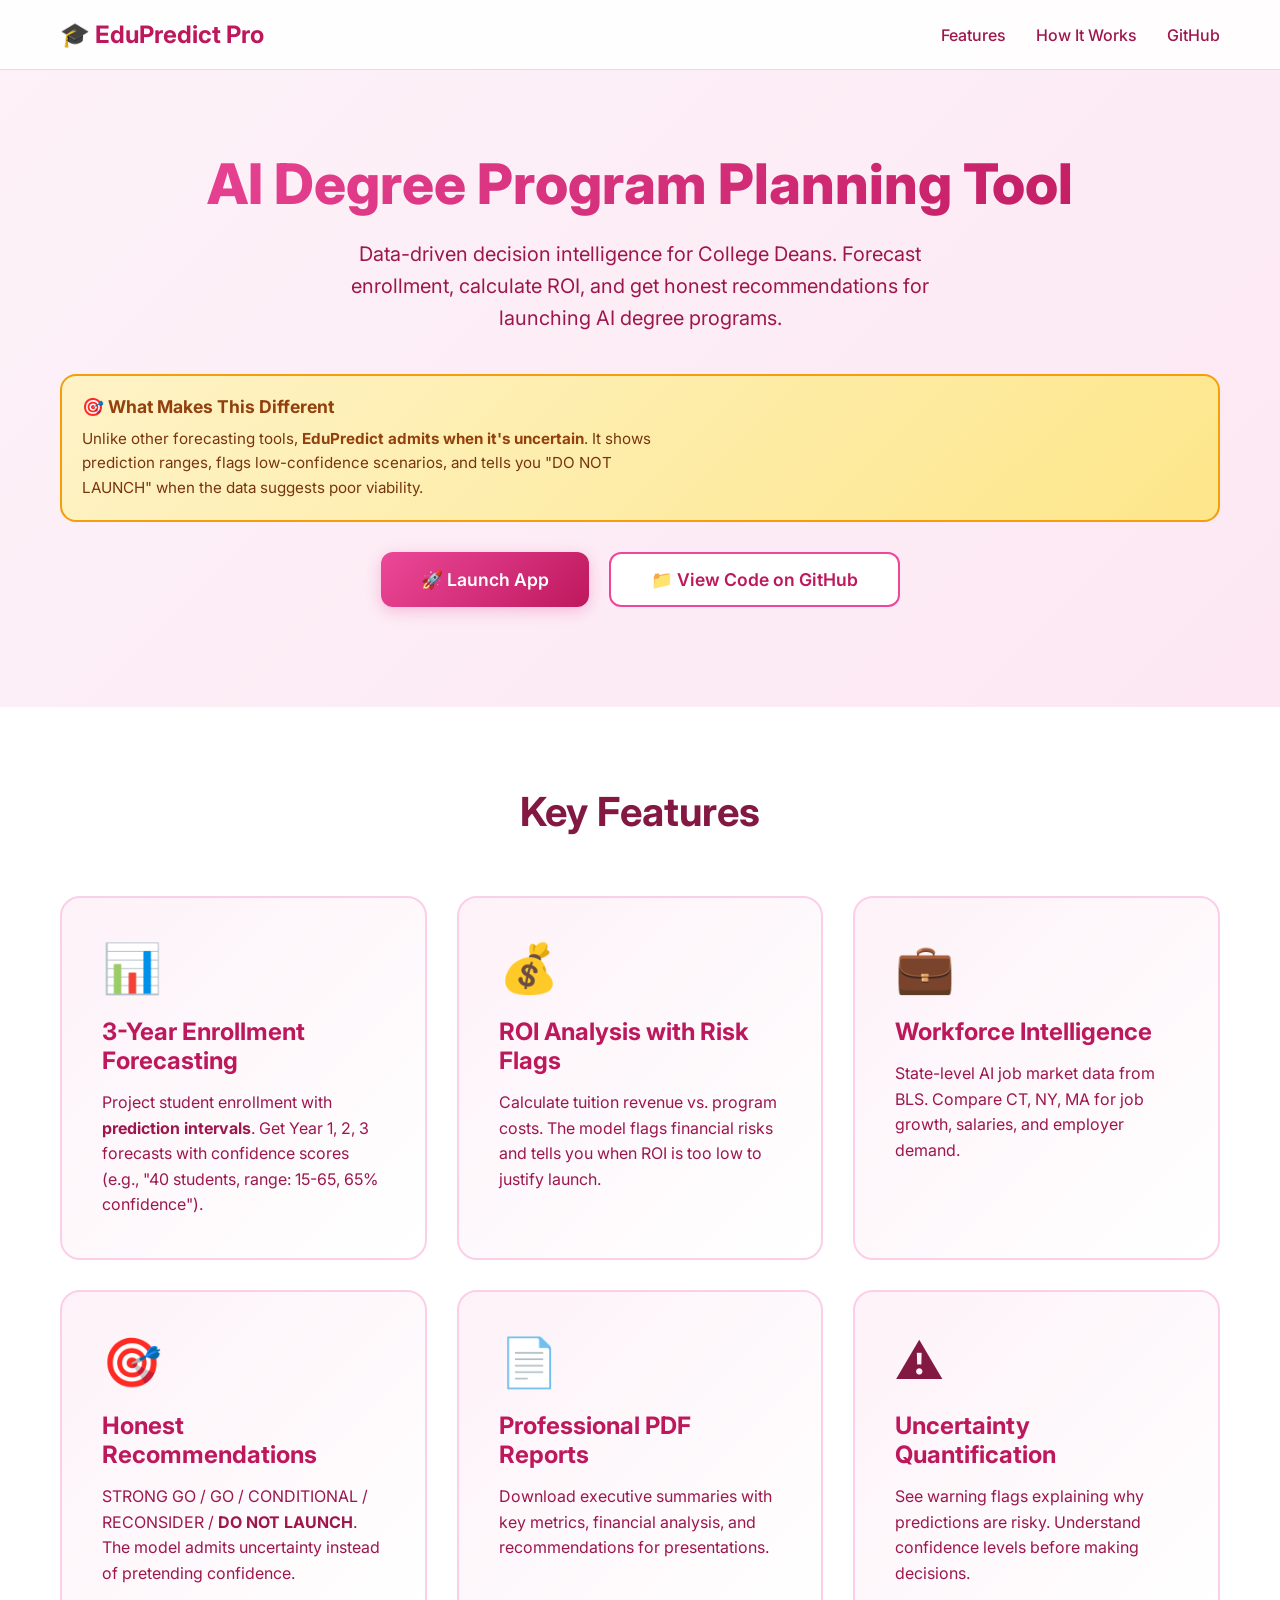
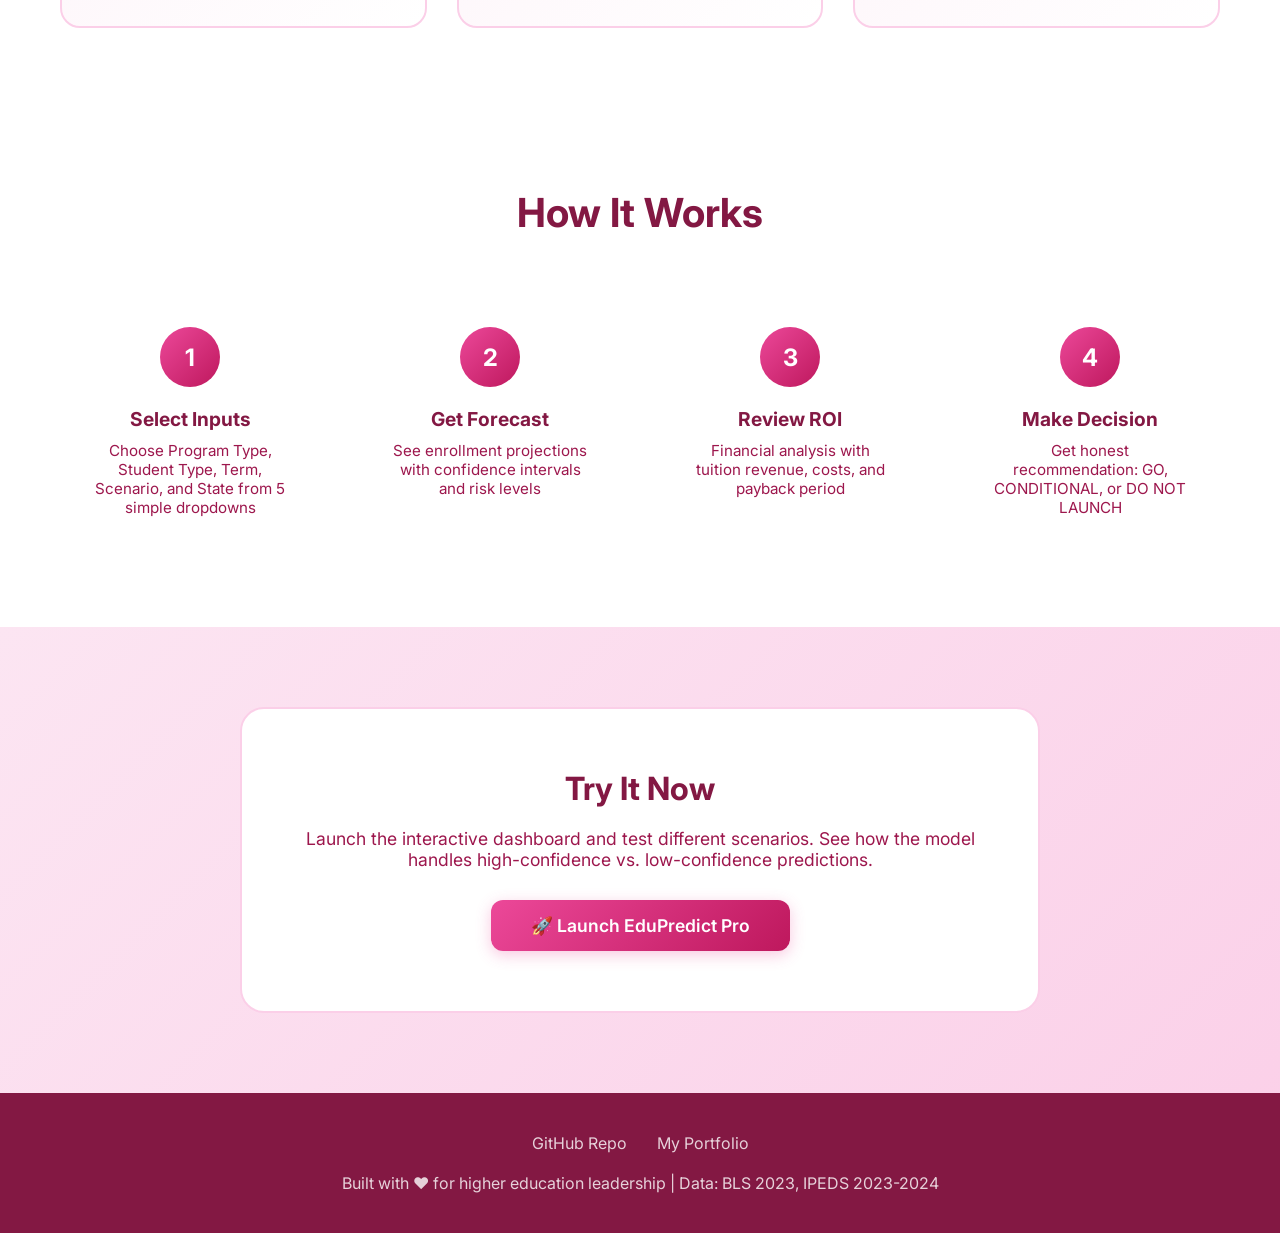
==== index.html @ 06ece345 "Add GitHub Pages landing page - Professional landing page with pink/white theme - Features section h" ====
<!DOCTYPE html>
<html lang="en">
<head>
    <meta charset="UTF-8">
    <meta name="viewport" content="width=device-width, initial-scale=1.0">
    <title>EduPredict Pro | AI Degree Planning Tool</title>
    <link href="https://fonts.googleapis.com/css2?family=Inter:wght@300;400;500;600;700;800&display=swap" rel="stylesheet">
    <style>
        * {
            margin: 0;
            padding: 0;
            box-sizing: border-box;
        }

        body {
            font-family: 'Inter', sans-serif;
            background: linear-gradient(135deg, #fdf2f8 0%, #fce7f3 50%, #fbcfe8 100%);
            min-height: 100vh;
            color: #831843;
        }

        .container {
            max-width: 1200px;
            margin: 0 auto;
            padding: 0 20px;
        }

        /* Header */
        header {
            padding: 20px 0;
            background: rgba(255, 255, 255, 0.9);
            backdrop-filter: blur(10px);
            position: fixed;
            width: 100%;
            top: 0;
            z-index: 1000;
            border-bottom: 1px solid #fbcfe8;
        }

        nav {
            display: flex;
            justify-content: space-between;
            align-items: center;
        }

        .logo {
            font-size: 1.5rem;
            font-weight: 700;
            color: #be185d;
            text-decoration: none;
        }

        .nav-links {
            display: flex;
            gap: 30px;
            list-style: none;
        }

        .nav-links a {
            text-decoration: none;
            color: #9d174d;
            font-weight: 500;
            transition: color 0.3s;
        }

        .nav-links a:hover {
            color: #be185d;
        }

        /* Hero Section */
        .hero {
            padding: 150px 0 100px;
            text-align: center;
        }

        .hero h1 {
            font-size: 3.5rem;
            font-weight: 800;
            margin-bottom: 20px;
            background: linear-gradient(135deg, #ec4899 0%, #be185d 100%);
            -webkit-background-clip: text;
            -webkit-text-fill-color: transparent;
            background-clip: text;
        }

        .hero p {
            font-size: 1.25rem;
            color: #9d174d;
            max-width: 600px;
            margin: 0 auto 40px;
            line-height: 1.6;
        }

        .cta-buttons {
            display: flex;
            gap: 20px;
            justify-content: center;
            flex-wrap: wrap;
        }

        .btn {
            padding: 15px 40px;
            border-radius: 12px;
            text-decoration: none;
            font-weight: 600;
            font-size: 1.1rem;
            transition: all 0.3s;
            display: inline-flex;
            align-items: center;
            gap: 10px;
        }

        .btn-primary {
            background: linear-gradient(135deg, #ec4899 0%, #be185d 100%);
            color: white;
            box-shadow: 0 4px 15px rgba(236, 72, 153, 0.3);
        }

        .btn-primary:hover {
            transform: translateY(-2px);
            box-shadow: 0 6px 20px rgba(236, 72, 153, 0.4);
        }

        .btn-secondary {
            background: white;
            color: #be185d;
            border: 2px solid #ec4899;
        }

        .btn-secondary:hover {
            background: #fdf2f8;
        }

        /* Features Section */
        .features {
            padding: 80px 0;
            background: white;
        }

        .section-title {
            text-align: center;
            font-size: 2.5rem;
            font-weight: 700;
            color: #831843;
            margin-bottom: 60px;
        }

        .features-grid {
            display: grid;
            grid-template-columns: repeat(auto-fit, minmax(300px, 1fr));
            gap: 30px;
        }

        .feature-card {
            background: linear-gradient(135deg, #fdf2f8 0%, #ffffff 100%);
            padding: 40px;
            border-radius: 20px;
            border: 2px solid #fbcfe8;
            transition: all 0.3s;
        }

        .feature-card:hover {
            transform: translateY(-5px);
            box-shadow: 0 10px 40px rgba(236, 72, 153, 0.15);
        }

        .feature-icon {
            font-size: 3rem;
            margin-bottom: 20px;
        }

        .feature-card h3 {
            font-size: 1.5rem;
            color: #be185d;
            margin-bottom: 15px;
        }

        .feature-card p {
            color: #9d174d;
            line-height: 1.6;
        }

        /* Demo Section */
        .demo {
            padding: 80px 0;
            text-align: center;
        }

        .demo-box {
            background: white;
            border-radius: 24px;
            padding: 60px;
            border: 2px solid #fbcfe8;
            max-width: 800px;
            margin: 0 auto;
        }

        .demo-box h3 {
            font-size: 2rem;
            color: #831843;
            margin-bottom: 20px;
        }

        .demo-box p {
            color: #9d174d;
            margin-bottom: 30px;
            font-size: 1.1rem;
        }

        /* How It Works */
        .how-it-works {
            padding: 80px 0;
            background: white;
        }

        .steps {
            display: grid;
            grid-template-columns: repeat(auto-fit, minmax(200px, 1fr));
            gap: 40px;
            margin-top: 40px;
        }

        .step {
            text-align: center;
            padding: 30px;
        }

        .step-number {
            width: 60px;
            height: 60px;
            background: linear-gradient(135deg, #ec4899 0%, #be185d 100%);
            color: white;
            border-radius: 50%;
            display: flex;
            align-items: center;
            justify-content: center;
            font-size: 1.5rem;
            font-weight: 700;
            margin: 0 auto 20px;
        }

        .step h4 {
            font-size: 1.2rem;
            color: #831843;
            margin-bottom: 10px;
        }

        .step p {
            color: #9d174d;
            font-size: 0.95rem;
        }

        /* Footer */
        footer {
            background: #831843;
            color: white;
            padding: 40px 0;
            text-align: center;
        }

        footer p {
            opacity: 0.8;
        }

        .footer-links {
            display: flex;
            justify-content: center;
            gap: 30px;
            margin-bottom: 20px;
        }

        .footer-links a {
            color: white;
            text-decoration: none;
            opacity: 0.8;
            transition: opacity 0.3s;
        }

        .footer-links a:hover {
            opacity: 1;
        }

        /* Mobile Responsive */
        @media (max-width: 768px) {
            .hero h1 {
                font-size: 2.5rem;
            }

            .hero p {
                font-size: 1rem;
            }

            .nav-links {
                display: none;
            }

            .section-title {
                font-size: 2rem;
            }
        }

        /* Highlight box */
        .highlight-box {
            background: linear-gradient(135deg, #fef3c7 0%, #fde68a 100%);
            border: 2px solid #f59e0b;
            border-radius: 16px;
            padding: 20px;
            margin: 30px 0;
            text-align: left;
        }

        .highlight-box h4 {
            color: #92400e;
            margin-bottom: 10px;
            font-size: 1.1rem;
        }

        .highlight-box p {
            color: #78350f;
            margin: 0;
            font-size: 0.95rem;
        }

        .highlight-box strong {
            color: #92400e;
        }
    </style>
</head>
<body>
    <!-- Header -->
    <header>
        <div class="container">
            <nav>
                <a href="#" class="logo">🎓 EduPredict Pro</a>
                <ul class="nav-links">
                    <li><a href="#features">Features</a></li>
                    <li><a href="#how-it-works">How It Works</a></li>
                    <li><a href="https://github.com/GaneshMunagala714/Edupredict-Pro" target="_blank">GitHub</a></li>
                </ul>
            </nav>
        </div>
    </header>

    <!-- Hero Section -->
    <section class="hero">
        <div class="container">
            <h1>AI Degree Program Planning Tool</h1>
            <p>Data-driven decision intelligence for College Deans. Forecast enrollment, calculate ROI, and get honest recommendations for launching AI degree programs.</p>
            
            <div class="highlight-box">
                <h4>🎯 What Makes This Different</h4>
                <p>Unlike other forecasting tools, <strong>EduPredict admits when it's uncertain</strong>. It shows prediction ranges, flags low-confidence scenarios, and tells you "DO NOT LAUNCH" when the data suggests poor viability.</p>
            </div>

            <div class="cta-buttons">
                <a href="https://share.streamlit.io/deploy?repository=GaneshMunagala714/Edupredict-Pro&branch=main&mainModule=ui/app.py" class="btn btn-primary">
                    🚀 Launch App
                </a>
                <a href="https://github.com/GaneshMunagala714/Edupredict-Pro" class="btn btn-secondary" target="_blank">
                    📁 View Code on GitHub
                </a>
            </div>
        </div>
    </section>

    <!-- Features Section -->
    <section class="features" id="features">
        <div class="container">
            <h2 class="section-title">Key Features</h2>
            <div class="features-grid">
                <div class="feature-card">
                    <div class="feature-icon">📊</div>
                    <h3>3-Year Enrollment Forecasting</h3>
                    <p>Project student enrollment with <strong>prediction intervals</strong>. Get Year 1, 2, 3 forecasts with confidence scores (e.g., "40 students, range: 15-65, 65% confidence").</p>
                </div>
                <div class="feature-card">
                    <div class="feature-icon">💰</div>
                    <h3>ROI Analysis with Risk Flags</h3>
                    <p>Calculate tuition revenue vs. program costs. The model flags financial risks and tells you when ROI is too low to justify launch.</p>
                </div>
                <div class="feature-card">
                    <div class="feature-icon">💼</div>
                    <h3>Workforce Intelligence</h3>
                    <p>State-level AI job market data from BLS. Compare CT, NY, MA for job growth, salaries, and employer demand.</p>
                </div>
                <div class="feature-card">
                    <div class="feature-icon">🎯</div>
                    <h3>Honest Recommendations</h3>
                    <p>STRONG GO / GO / CONDITIONAL / RECONSIDER / <strong>DO NOT LAUNCH</strong>. The model admits uncertainty instead of pretending confidence.</p>
                </div>
                <div class="feature-card">
                    <div class="feature-icon">📄</div>
                    <h3>Professional PDF Reports</h3>
                    <p>Download executive summaries with key metrics, financial analysis, and recommendations for presentations.</p>
                </div>
                <div class="feature-card">
                    <div class="feature-icon">⚠️</div>
                    <h3>Uncertainty Quantification</h3>
                    <p>See warning flags explaining why predictions are risky. Understand confidence levels before making decisions.</p>
                </div>
            </div>
        </div>
    </section>

    <!-- How It Works -->
    <section class="how-it-works" id="how-it-works">
        <div class="container">
            <h2 class="section-title">How It Works</h2>
            <div class="steps">
                <div class="step">
                    <div class="step-number">1</div>
                    <h4>Select Inputs</h4>
                    <p>Choose Program Type, Student Type, Term, Scenario, and State from 5 simple dropdowns</p>
                </div>
                <div class="step">
                    <div class="step-number">2</div>
                    <h4>Get Forecast</h4>
                    <p>See enrollment projections with confidence intervals and risk levels</p>
                </div>
                <div class="step">
                    <div class="step-number">3</div>
                    <h4>Review ROI</h4>
                    <p>Financial analysis with tuition revenue, costs, and payback period</p>
                </div>
                <div class="step">
                    <div class="step-number">4</div>
                    <h4>Make Decision</h4>
                    <p>Get honest recommendation: GO, CONDITIONAL, or DO NOT LAUNCH</p>
                </div>
            </div>
        </div>
    </section>

    <!-- Demo Section -->
    <section class="demo">
        <div class="container">
            <div class="demo-box">
                <h3>Try It Now</h3>
                <p>Launch the interactive dashboard and test different scenarios. See how the model handles high-confidence vs. low-confidence predictions.</p>
                <a href="https://share.streamlit.io/deploy?repository=GaneshMunagala714/Edupredict-Pro&branch=main&mainModule=ui/app.py" class="btn btn-primary">
                    🚀 Launch EduPredict Pro
                </a>
            </div>
        </div>
    </section>

    <!-- Footer -->
    <footer>
        <div class="container">
            <div class="footer-links">
                <a href="https://github.com/GaneshMunagala714/Edupredict-Pro" target="_blank">GitHub Repo</a>
                <a href="https://github.com/GaneshMunagala714" target="_blank">My Portfolio</a>
            </div>
            <p>Built with ❤️ for higher education leadership | Data: BLS 2023, IPEDS 2023-2024</p>
        </div>
    </footer>
</body>
</html>
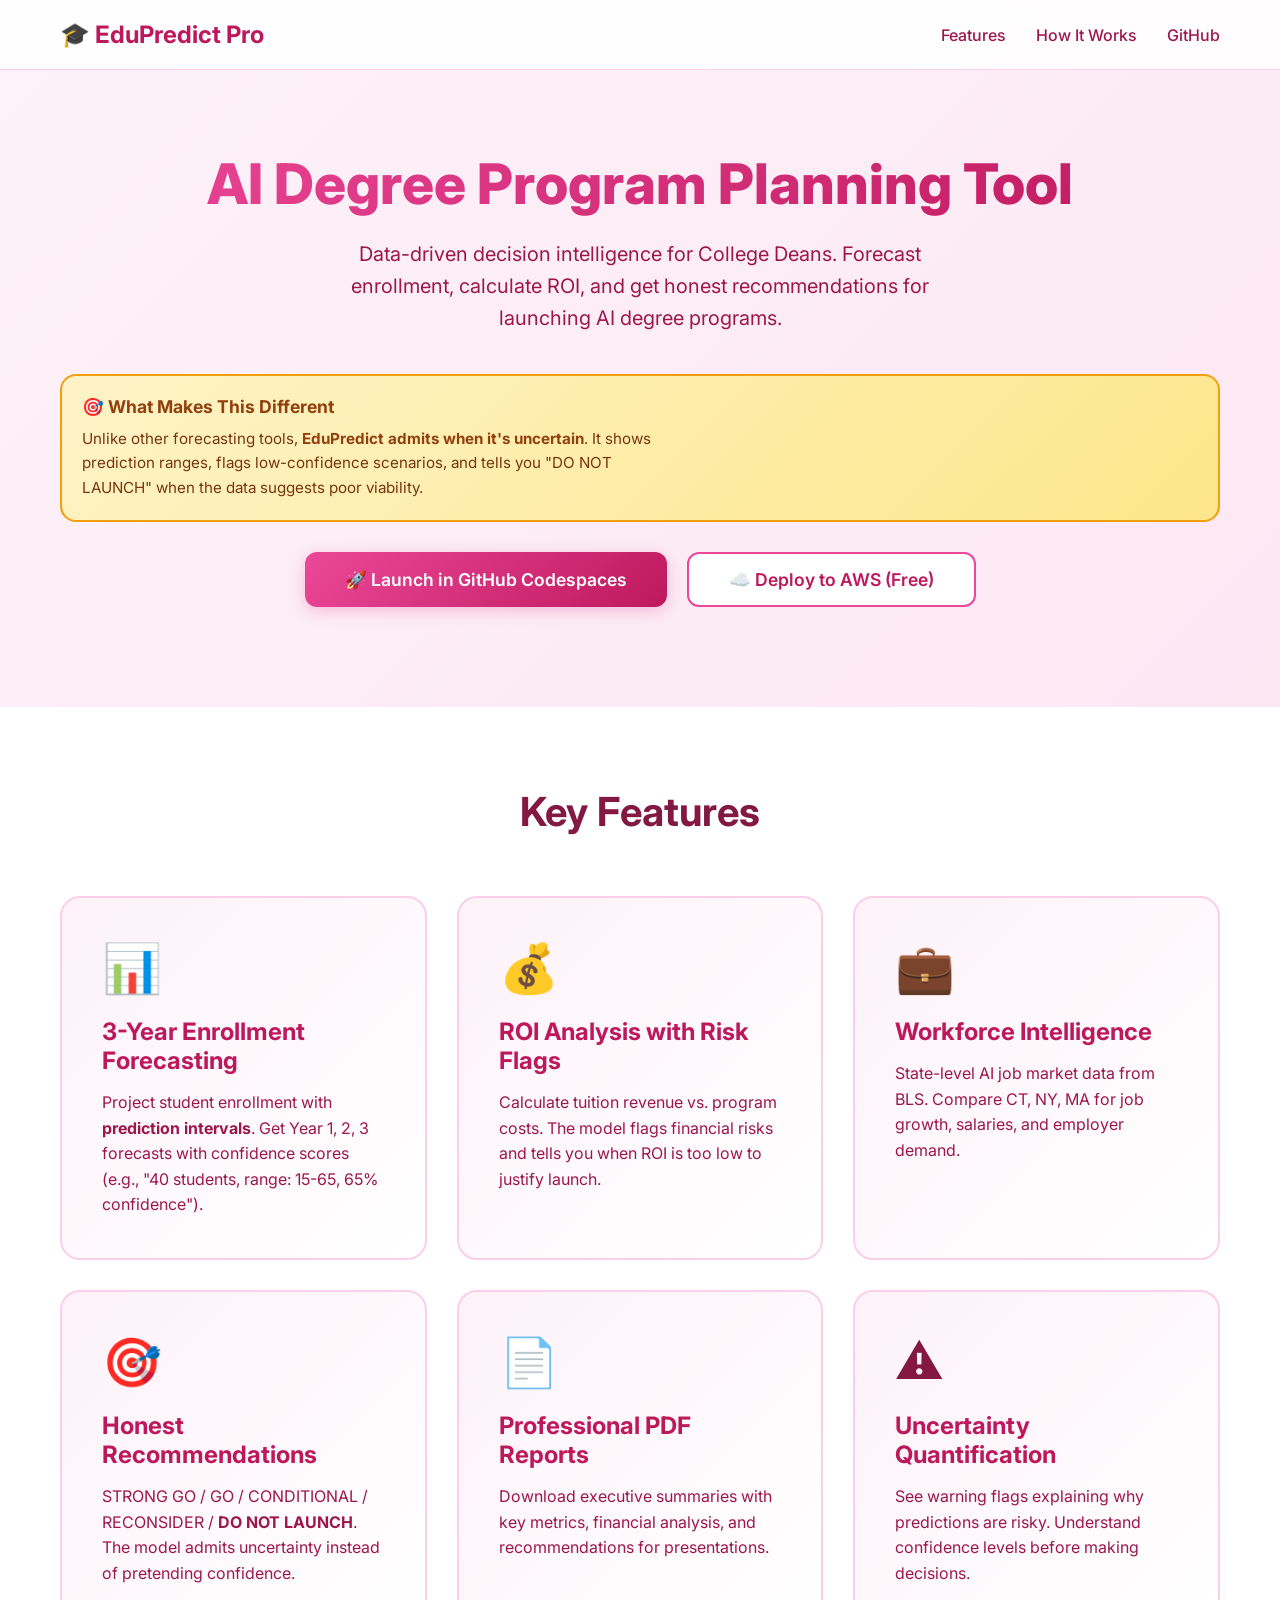
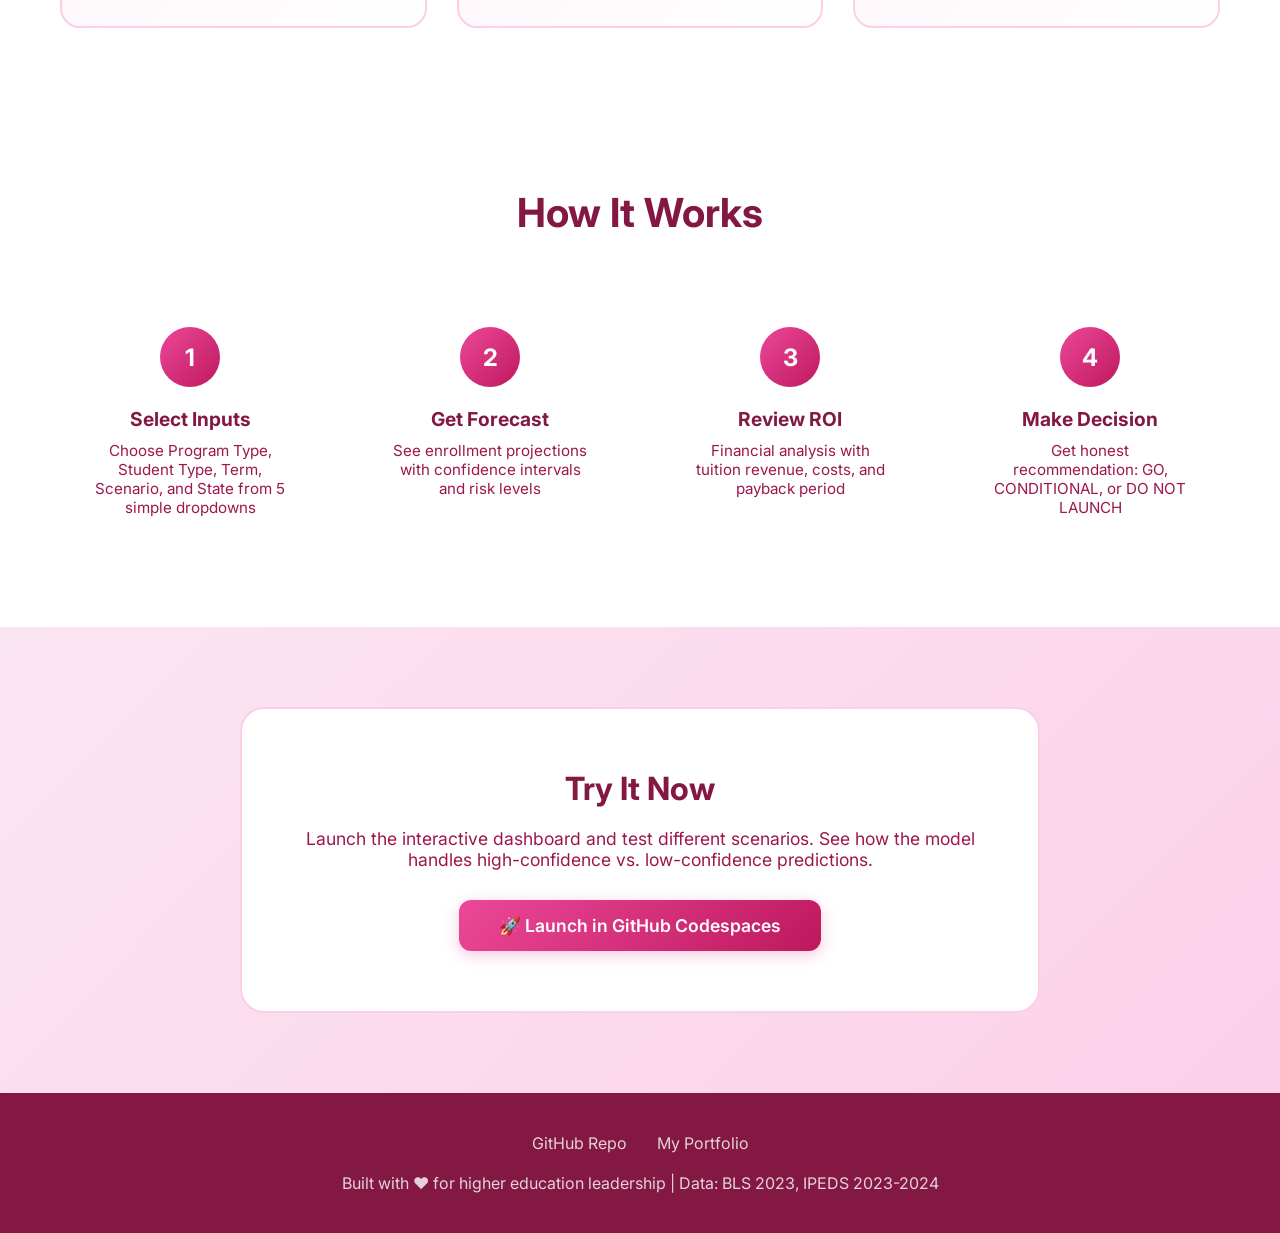
==== commit 3a720a5d: "Update landing page with AWS deployment link Made-with: Cursor" ====
--- a/index.html
+++ b/index.html
@@ -353,11 +353,11 @@
             </div>
 
             <div class="cta-buttons">
-                <a href="https://share.streamlit.io/deploy?repository=GaneshMunagala714/Edupredict-Pro&branch=main&mainModule=ui/app.py" class="btn btn-primary">
-                    🚀 Launch App
+                <a href="https://github.com/codespaces/new?repo=GaneshMunagala714%2FEdupredict-Pro" class="btn btn-primary" target="_blank">
+                    🚀 Launch in GitHub Codespaces
                 </a>
-                <a href="https://github.com/GaneshMunagala714/Edupredict-Pro" class="btn btn-secondary" target="_blank">
-                    📁 View Code on GitHub
+                <a href="AWS-DEPLOY.md" class="btn btn-secondary">
+                    ☁️ Deploy to AWS (Free)
                 </a>
             </div>
         </div>
@@ -437,8 +437,8 @@
             <div class="demo-box">
                 <h3>Try It Now</h3>
                 <p>Launch the interactive dashboard and test different scenarios. See how the model handles high-confidence vs. low-confidence predictions.</p>
-                <a href="https://share.streamlit.io/deploy?repository=GaneshMunagala714/Edupredict-Pro&branch=main&mainModule=ui/app.py" class="btn btn-primary">
-                    🚀 Launch EduPredict Pro
+                <a href="https://github.com/codespaces/new?repo=GaneshMunagala714%2FEdupredict-Pro" class="btn btn-primary" target="_blank">
+                    🚀 Launch in GitHub Codespaces
                 </a>
             </div>
         </div>
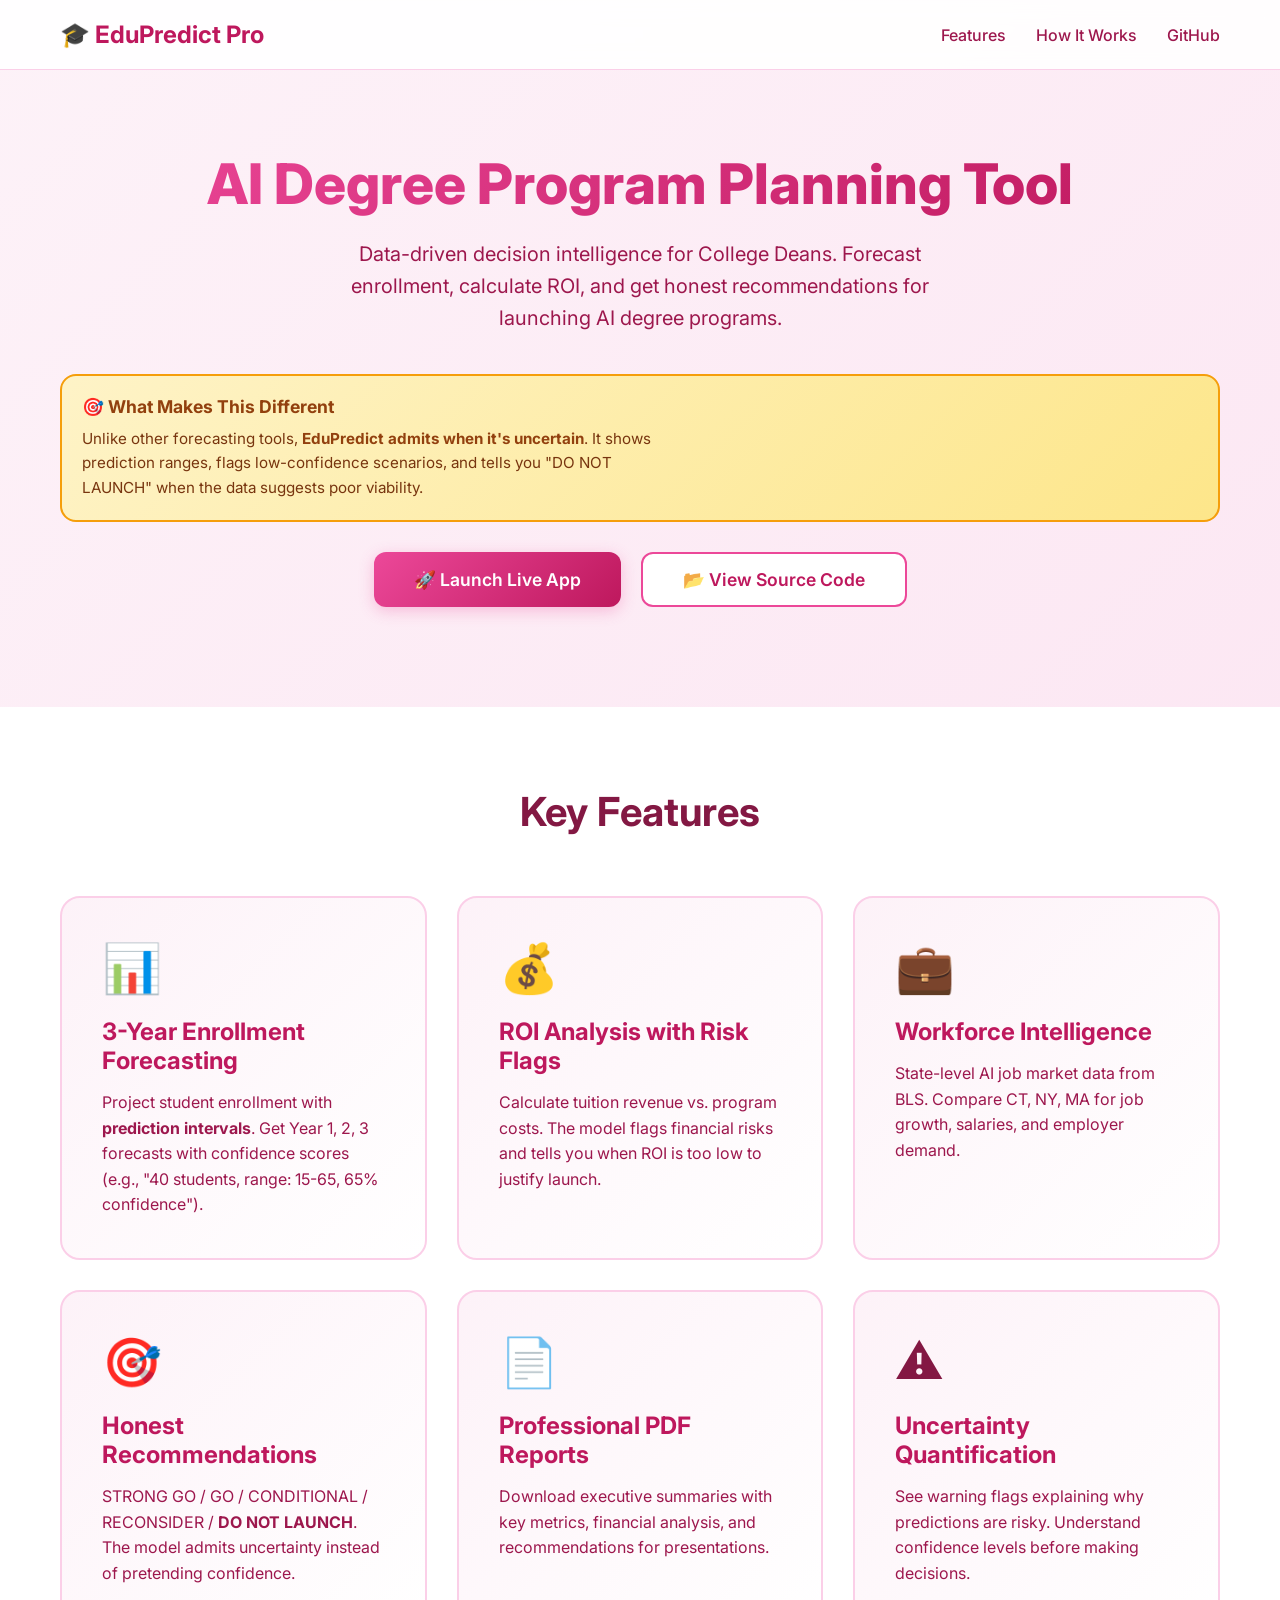
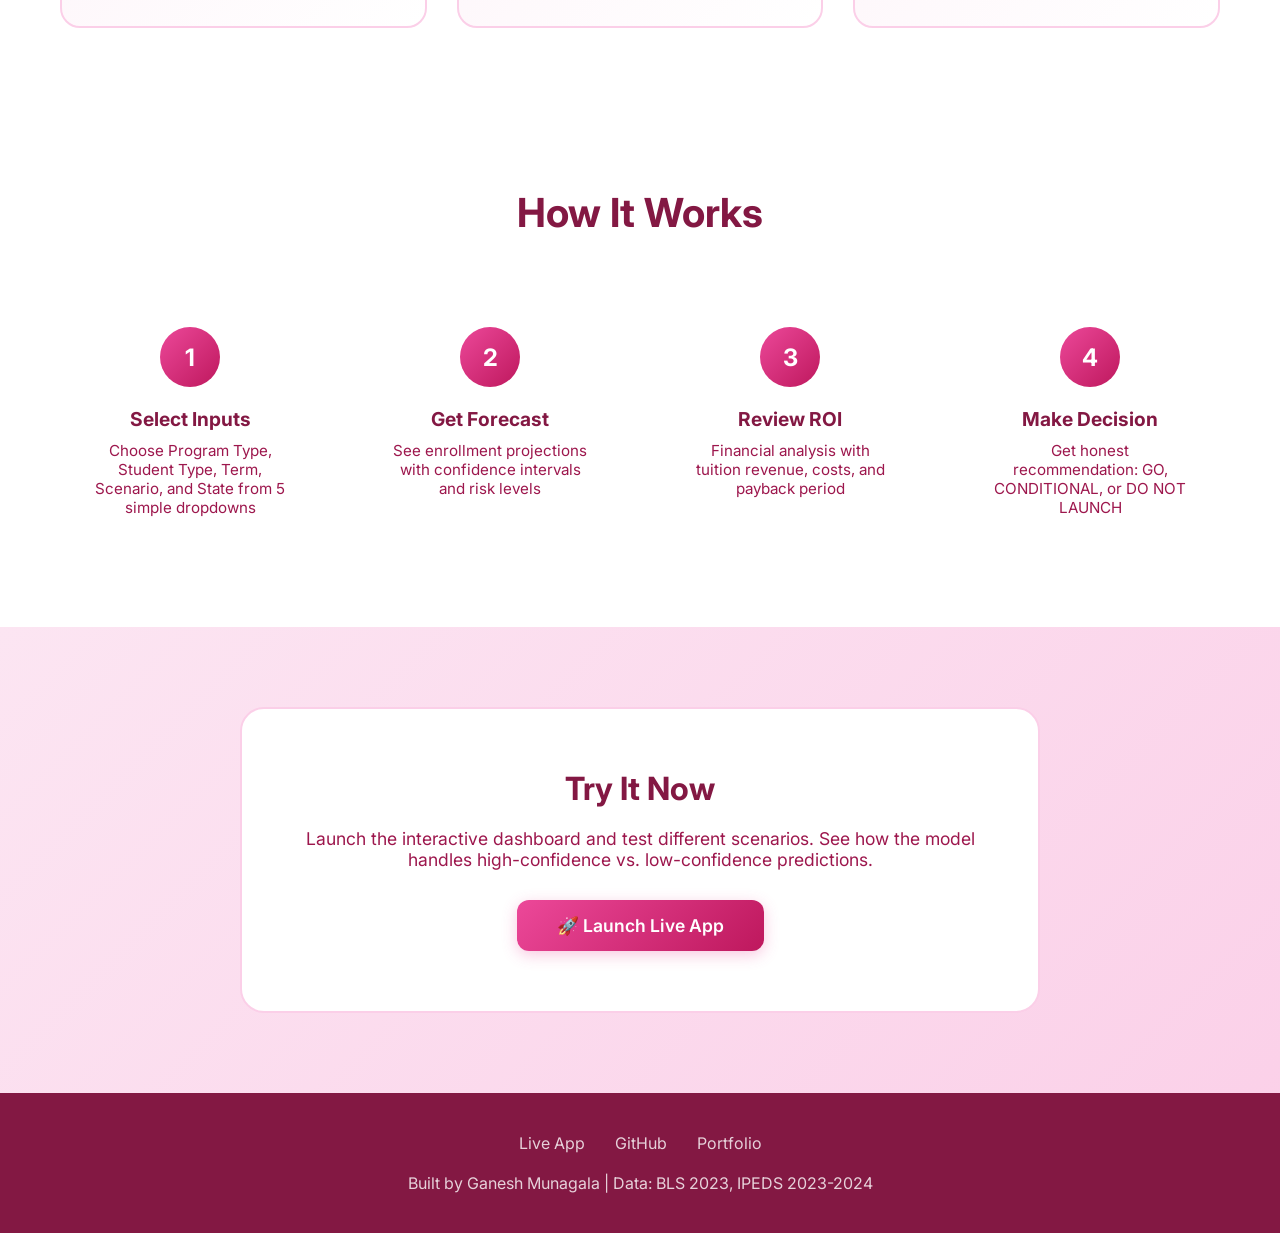
==== commit 11e7535c: "Prepare for Streamlit Cloud + AWS EC2 deployment - Fix .streamlit/config.toml for Streamlit Cloud co" ====
--- a/index.html
+++ b/index.html
@@ -353,11 +353,11 @@
             </div>
 
             <div class="cta-buttons">
-                <a href="https://github.com/codespaces/new?repo=GaneshMunagala714%2FEdupredict-Pro" class="btn btn-primary" target="_blank">
-                    🚀 Launch in GitHub Codespaces
+                <a href="https://edupredict-pro.streamlit.app" class="btn btn-primary" target="_blank">
+                    🚀 Launch Live App
                 </a>
-                <a href="AWS-DEPLOY.md" class="btn btn-secondary">
-                    ☁️ Deploy to AWS (Free)
+                <a href="https://github.com/GaneshMunagala714/Edupredict-Pro" class="btn btn-secondary" target="_blank">
+                    📂 View Source Code
                 </a>
             </div>
         </div>
@@ -437,8 +437,8 @@
             <div class="demo-box">
                 <h3>Try It Now</h3>
                 <p>Launch the interactive dashboard and test different scenarios. See how the model handles high-confidence vs. low-confidence predictions.</p>
-                <a href="https://github.com/codespaces/new?repo=GaneshMunagala714%2FEdupredict-Pro" class="btn btn-primary" target="_blank">
-                    🚀 Launch in GitHub Codespaces
+                <a href="https://edupredict-pro.streamlit.app" class="btn btn-primary" target="_blank">
+                    🚀 Launch Live App
                 </a>
             </div>
         </div>
@@ -448,10 +448,11 @@
     <footer>
         <div class="container">
             <div class="footer-links">
-                <a href="https://github.com/GaneshMunagala714/Edupredict-Pro" target="_blank">GitHub Repo</a>
-                <a href="https://github.com/GaneshMunagala714" target="_blank">My Portfolio</a>
-            </div>
-            <p>Built with ❤️ for higher education leadership | Data: BLS 2023, IPEDS 2023-2024</p>
+                <a href="https://edupredict-pro.streamlit.app" target="_blank">Live App</a>
+                <a href="https://github.com/GaneshMunagala714/Edupredict-Pro" target="_blank">GitHub</a>
+                <a href="https://ganeshmunagala714.github.io/Ganesh-Portfolio" target="_blank">Portfolio</a>
+            </div>
+            <p>Built by Ganesh Munagala | Data: BLS 2023, IPEDS 2023-2024</p>
         </div>
     </footer>
 </body>
